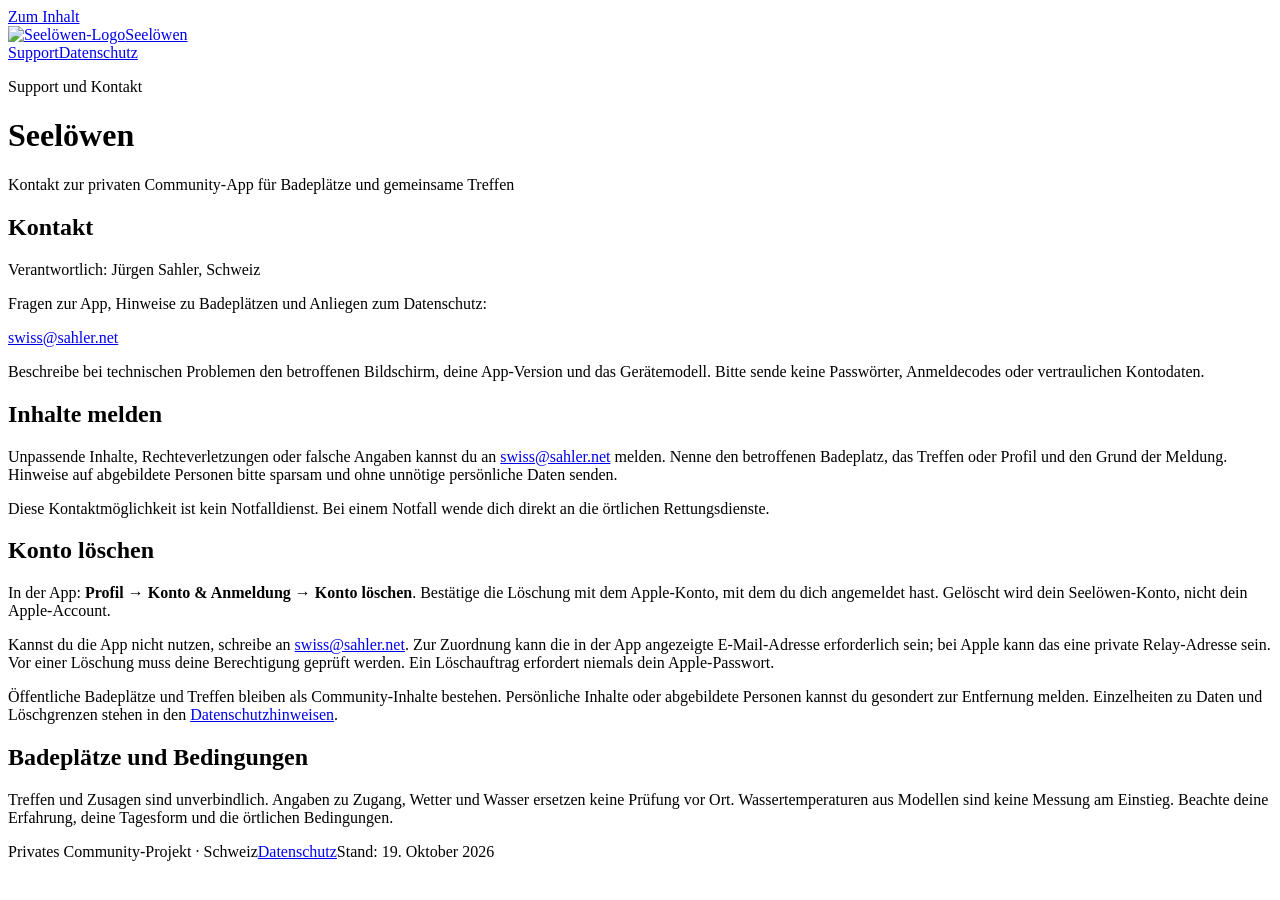
==== index.html @ 6489cc5e "Publish index.html for Seeloewen support" ====
<!DOCTYPE html>
<html lang="de">
<head>
  <meta charset="utf-8" />
  <meta name="viewport" content="width=device-width, initial-scale=1" />
  <meta name="referrer" content="no-referrer" />
  <meta name="description" content="Support, Kontakt und Kontol&#246;schung f&#252;r die Seel&#246;wen-App." />
  <title>Seel&#246;wen | Support und Kontakt</title>
  <link rel="icon" type="image/png" href="logo.png" />
  <link rel="stylesheet" href="styles.css" />
</head>
<body>
  <a class="skip" href="#inhalt">Zum Inhalt</a>
  <header class="site-header">
    <a class="brand" href="./" aria-label="Seel&#246;wen Support"><img src="logo.png" width="64" height="64" alt="Seel&#246;wen-Logo" /><span>Seel&#246;wen</span></a>
    <nav aria-label="Seitennavigation"><a href="./" aria-current="page">Support</a><a href="datenschutz.html">Datenschutz</a></nav>
  </header>
  <main id="inhalt">
    <div class="intro"><p class="eyebrow">Support und Kontakt</p><h1>Seel&#246;wen</h1><p class="lead">Kontakt zur privaten Community-App f&#252;r Badepl&#228;tze und gemeinsame Treffen</p></div>
    <section aria-labelledby="kontakt"><h2 id="kontakt">Kontakt</h2><p>Verantwortlich: J&#252;rgen Sahler, Schweiz</p><p>Fragen zur App, Hinweise zu Badepl&#228;tzen und Anliegen zum Datenschutz:</p><p><a class="contact" href="mailto:swiss@sahler.net">swiss@sahler.net</a></p><p>Beschreibe bei technischen Problemen den betroffenen Bildschirm, deine App-Version und das Ger&#228;temodell. Bitte sende keine Passw&#246;rter, Anmeldecodes oder vertraulichen Kontodaten.</p></section>
    <section aria-labelledby="inhalte"><h2 id="inhalte">Inhalte melden</h2><p>Unpassende Inhalte, Rechteverletzungen oder falsche Angaben kannst du an <a href="mailto:swiss@sahler.net?subject=Seel%C3%B6wen%3A%20Inhalt%20melden">swiss@sahler.net</a> melden. Nenne den betroffenen Badeplatz, das Treffen oder Profil und den Grund der Meldung. Hinweise auf abgebildete Personen bitte sparsam und ohne unn&#246;tige pers&#246;nliche Daten senden.</p><p>Diese Kontaktm&#246;glichkeit ist kein Notfalldienst. Bei einem Notfall wende dich direkt an die &#246;rtlichen Rettungsdienste.</p></section>
    <section aria-labelledby="konto"><h2 id="konto">Konto l&#246;schen</h2><p>In der App: <strong>Profil &#8594; Konto &amp; Anmeldung &#8594; Konto l&#246;schen</strong>. Best&#228;tige die L&#246;schung mit dem Apple-Konto, mit dem du dich angemeldet hast. Gel&#246;scht wird dein Seel&#246;wen-Konto, nicht dein Apple-Account.</p><p>Kannst du die App nicht nutzen, schreibe an <a href="mailto:swiss@sahler.net?subject=Seel%C3%B6wen%3A%20Kontol%C3%B6schung">swiss@sahler.net</a>. Zur Zuordnung kann die in der App angezeigte E-Mail-Adresse erforderlich sein; bei Apple kann das eine private Relay-Adresse sein. Vor einer L&#246;schung muss deine Berechtigung gepr&#252;ft werden. Ein L&#246;schauftrag erfordert niemals dein Apple-Passwort.</p><p>&#214;ffentliche Badepl&#228;tze und Treffen bleiben als Community-Inhalte bestehen. Pers&#246;nliche Inhalte oder abgebildete Personen kannst du gesondert zur Entfernung melden. Einzelheiten zu Daten und L&#246;schgrenzen stehen in den <a href="datenschutz.html#speicherung">Datenschutzhinweisen</a>.</p></section>
    <section aria-labelledby="hinweise"><h2 id="hinweise">Badepl&#228;tze und Bedingungen</h2><p>Treffen und Zusagen sind unverbindlich. Angaben zu Zugang, Wetter und Wasser ersetzen keine Pr&#252;fung vor Ort. Wassertemperaturen aus Modellen sind keine Messung am Einstieg. Beachte deine Erfahrung, deine Tagesform und die &#246;rtlichen Bedingungen.</p></section>
  </main>
  <footer><span>Privates Community-Projekt &#183; Schweiz</span><a href="datenschutz.html">Datenschutz</a><span>Stand: 19. Oktober 2026</span></footer>
</body>
</html>
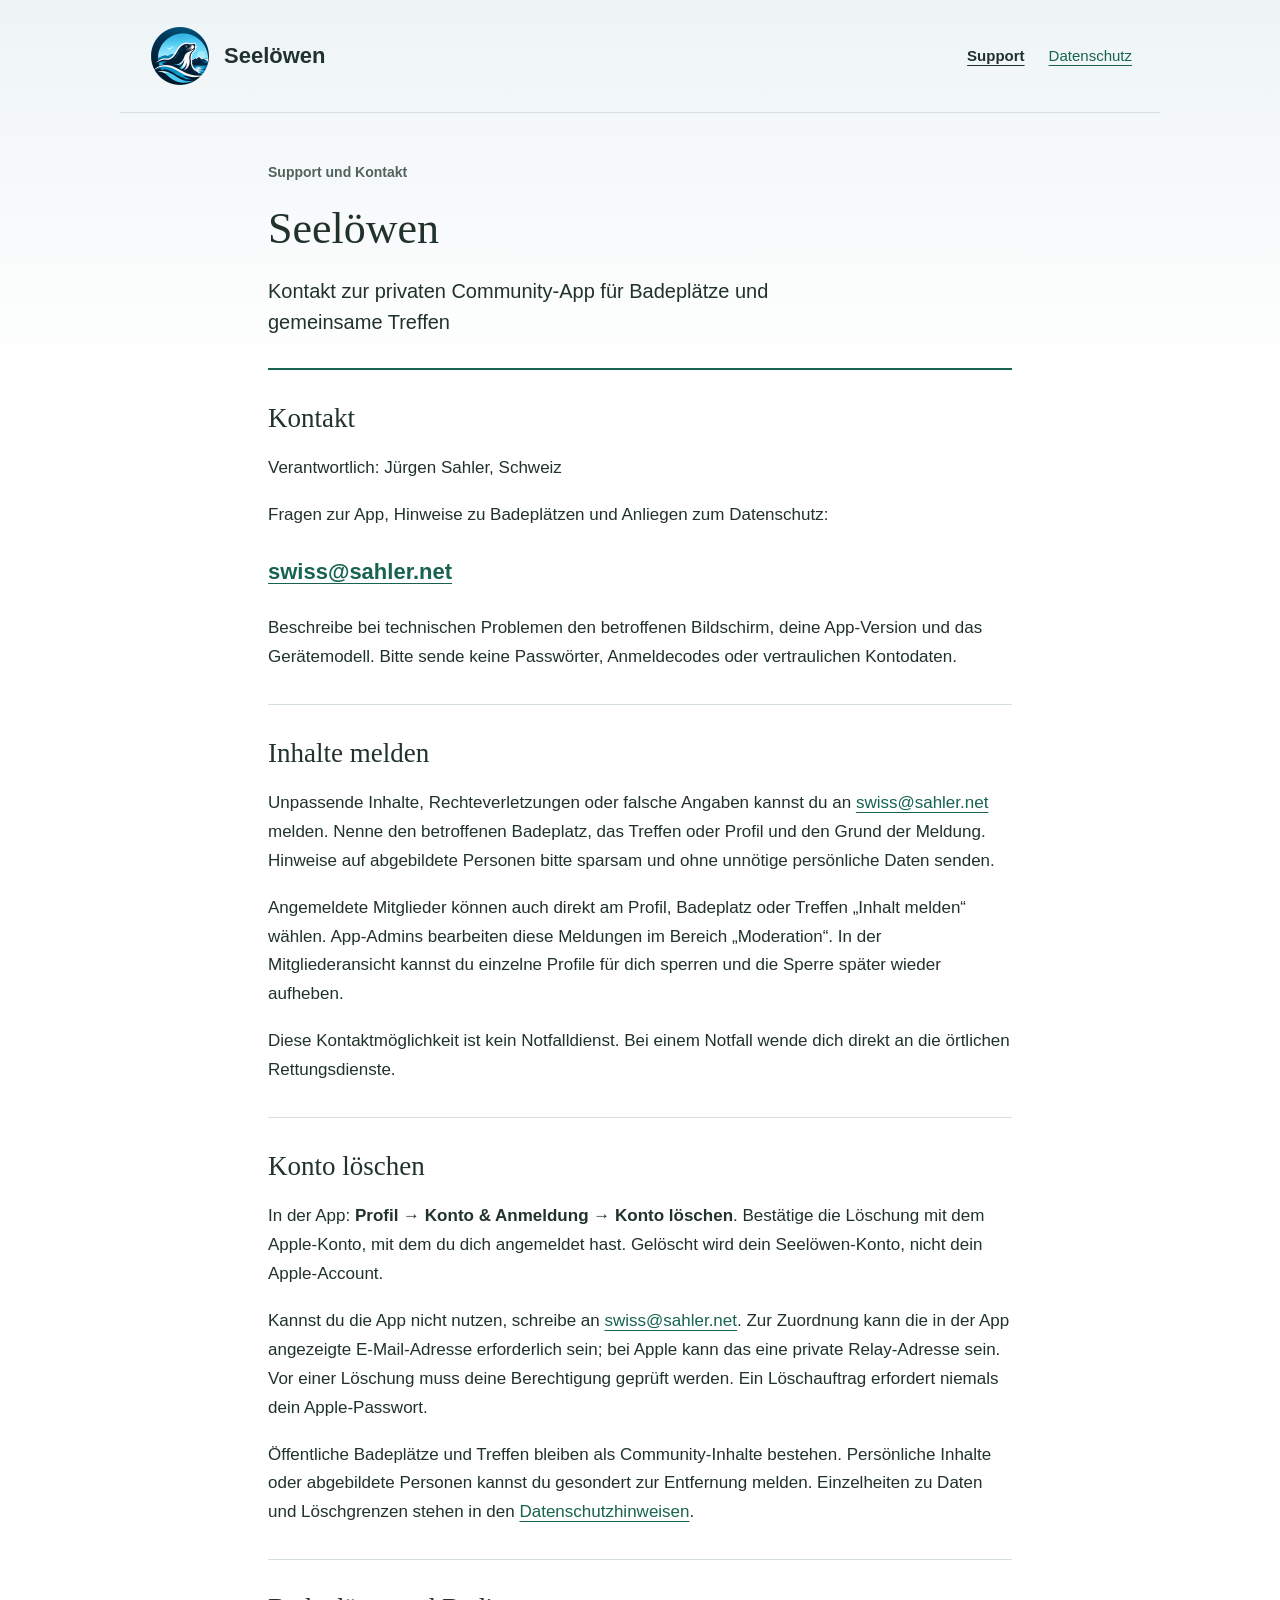
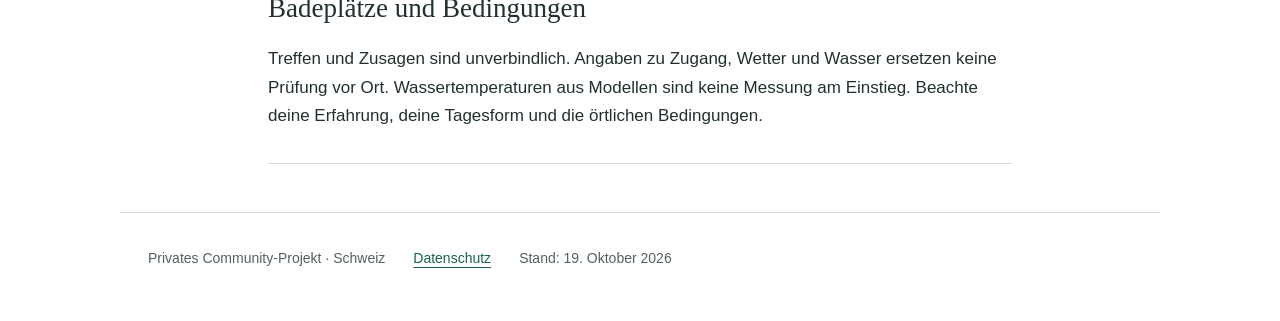
==== commit f91839e1: "Document in-app moderation and reporting" ====
--- a/index.html
+++ b/index.html
@@ -18,7 +18,7 @@
   <main id="inhalt">
     <div class="intro"><p class="eyebrow">Support und Kontakt</p><h1>Seel&#246;wen</h1><p class="lead">Kontakt zur privaten Community-App f&#252;r Badepl&#228;tze und gemeinsame Treffen</p></div>
     <section aria-labelledby="kontakt"><h2 id="kontakt">Kontakt</h2><p>Verantwortlich: J&#252;rgen Sahler, Schweiz</p><p>Fragen zur App, Hinweise zu Badepl&#228;tzen und Anliegen zum Datenschutz:</p><p><a class="contact" href="mailto:swiss@sahler.net">swiss@sahler.net</a></p><p>Beschreibe bei technischen Problemen den betroffenen Bildschirm, deine App-Version und das Ger&#228;temodell. Bitte sende keine Passw&#246;rter, Anmeldecodes oder vertraulichen Kontodaten.</p></section>
-    <section aria-labelledby="inhalte"><h2 id="inhalte">Inhalte melden</h2><p>Unpassende Inhalte, Rechteverletzungen oder falsche Angaben kannst du an <a href="mailto:swiss@sahler.net?subject=Seel%C3%B6wen%3A%20Inhalt%20melden">swiss@sahler.net</a> melden. Nenne den betroffenen Badeplatz, das Treffen oder Profil und den Grund der Meldung. Hinweise auf abgebildete Personen bitte sparsam und ohne unn&#246;tige pers&#246;nliche Daten senden.</p><p>Diese Kontaktm&#246;glichkeit ist kein Notfalldienst. Bei einem Notfall wende dich direkt an die &#246;rtlichen Rettungsdienste.</p></section>
+    <section aria-labelledby="inhalte"><h2 id="inhalte">Inhalte melden</h2><p>Unpassende Inhalte, Rechteverletzungen oder falsche Angaben kannst du an <a href="mailto:swiss@sahler.net?subject=Seel%C3%B6wen%3A%20Inhalt%20melden">swiss@sahler.net</a> melden. Nenne den betroffenen Badeplatz, das Treffen oder Profil und den Grund der Meldung. Hinweise auf abgebildete Personen bitte sparsam und ohne unn&#246;tige pers&#246;nliche Daten senden.</p><p>Angemeldete Mitglieder k&#246;nnen auch direkt am Profil, Badeplatz oder Treffen &#8222;Inhalt melden&#8220; w&#228;hlen. App-Admins bearbeiten diese Meldungen im Bereich &#8222;Moderation&#8220;. In der Mitgliederansicht kannst du einzelne Profile f&#252;r dich sperren und die Sperre sp&#228;ter wieder aufheben.</p><p>Diese Kontaktm&#246;glichkeit ist kein Notfalldienst. Bei einem Notfall wende dich direkt an die &#246;rtlichen Rettungsdienste.</p></section>
     <section aria-labelledby="konto"><h2 id="konto">Konto l&#246;schen</h2><p>In der App: <strong>Profil &#8594; Konto &amp; Anmeldung &#8594; Konto l&#246;schen</strong>. Best&#228;tige die L&#246;schung mit dem Apple-Konto, mit dem du dich angemeldet hast. Gel&#246;scht wird dein Seel&#246;wen-Konto, nicht dein Apple-Account.</p><p>Kannst du die App nicht nutzen, schreibe an <a href="mailto:swiss@sahler.net?subject=Seel%C3%B6wen%3A%20Kontol%C3%B6schung">swiss@sahler.net</a>. Zur Zuordnung kann die in der App angezeigte E-Mail-Adresse erforderlich sein; bei Apple kann das eine private Relay-Adresse sein. Vor einer L&#246;schung muss deine Berechtigung gepr&#252;ft werden. Ein L&#246;schauftrag erfordert niemals dein Apple-Passwort.</p><p>&#214;ffentliche Badepl&#228;tze und Treffen bleiben als Community-Inhalte bestehen. Pers&#246;nliche Inhalte oder abgebildete Personen kannst du gesondert zur Entfernung melden. Einzelheiten zu Daten und L&#246;schgrenzen stehen in den <a href="datenschutz.html#speicherung">Datenschutzhinweisen</a>.</p></section>
     <section aria-labelledby="hinweise"><h2 id="hinweise">Badepl&#228;tze und Bedingungen</h2><p>Treffen und Zusagen sind unverbindlich. Angaben zu Zugang, Wetter und Wasser ersetzen keine Pr&#252;fung vor Ort. Wassertemperaturen aus Modellen sind keine Messung am Einstieg. Beachte deine Erfahrung, deine Tagesform und die &#246;rtlichen Bedingungen.</p></section>
   </main>
--- a/styles.css
+++ b/styles.css
@@ -0,0 +1,48 @@
+:root {
+  color-scheme: light;
+  --ink: #20322b;
+  --muted: #52625c;
+  --accent: #17634f;
+  --line: #d5dfdc;
+  --paper: #ffffff;
+}
+* { box-sizing: border-box; }
+html { scroll-behavior: smooth; scroll-padding-top: 24px; }
+body { margin: 0; color: var(--ink); background: linear-gradient(180deg, #eef4f6 0, var(--paper) 380px); font-family: "Trebuchet MS", Verdana, sans-serif; font-size: 17px; line-height: 1.7; letter-spacing: 0; overflow-wrap: anywhere; }
+a { color: var(--accent); text-underline-offset: 4px; text-decoration-thickness: 1px; }
+a:hover { text-decoration-thickness: 2px; }
+a:focus-visible { outline: 3px solid #aa4c1a; outline-offset: 5px; }
+.skip { position: absolute; top: -100px; left: 16px; padding: 10px 16px; background: var(--paper); z-index: 2; }
+.skip:focus { top: 10px; }
+.site-header { max-width: 1040px; margin: 0 auto; padding: 24px 28px; display: flex; align-items: center; justify-content: space-between; gap: 20px; border-bottom: 1px solid var(--line); }
+.brand { display: flex; align-items: center; gap: 12px; color: var(--ink); text-decoration: none; font-size: 22px; font-weight: 700; }
+.brand img { display: block; object-fit: contain; flex: 0 0 64px; }
+nav { display: flex; flex-wrap: wrap; gap: 8px 24px; }
+nav a { display: inline-flex; align-items: center; min-height: 44px; font-size: 15px; }
+nav a[aria-current="page"] { color: var(--ink); font-weight: 700; }
+main { max-width: 800px; margin: 0 auto; padding: 0 28px 48px; }
+.intro { padding: 48px 0 30px; border-bottom: 2px solid var(--accent); }
+.eyebrow { color: var(--muted); font-size: 14px; font-weight: 700; }
+h1, h2 { font-family: Georgia, "Palatino Linotype", serif; font-weight: 400; letter-spacing: 0; line-height: 1.2; }
+h1 { margin: 12px 0 20px; font-size: 44px; }
+h2 { margin: 0 0 20px; font-size: 27px; }
+p { margin: 0 0 18px; }
+p:last-child { margin-bottom: 0; }
+.lead { font-size: 20px; line-height: 1.55; max-width: 620px; }
+.contact { display: inline-flex; align-items: center; min-height: 48px; font-size: 22px; font-weight: 700; }
+section { padding: 32px 0; border-bottom: 1px solid var(--line); }
+footer { max-width: 1040px; margin: 0 auto; padding: 24px 28px 40px; border-top: 1px solid var(--line); color: var(--muted); display: flex; flex-wrap: wrap; gap: 12px 28px; font-size: 14px; }
+footer a { display: inline-flex; align-items: center; min-height: 44px; }
+footer span { align-self: center; }
+@media (max-width: 540px) {
+  .site-header { padding: 16px 20px; align-items: flex-start; flex-direction: column; gap: 8px; }
+  .brand { font-size: 20px; }
+  main { padding: 0 20px 28px; }
+  .intro { padding-top: 32px; }
+  h1 { font-size: 36px; }
+  h2 { font-size: 25px; }
+  .lead { font-size: 19px; }
+  footer { padding: 20px; flex-direction: column; align-items: flex-start; gap: 8px; }
+  footer span { align-self: flex-start; }
+}
+@media (prefers-reduced-motion: reduce) { html { scroll-behavior: auto; } }
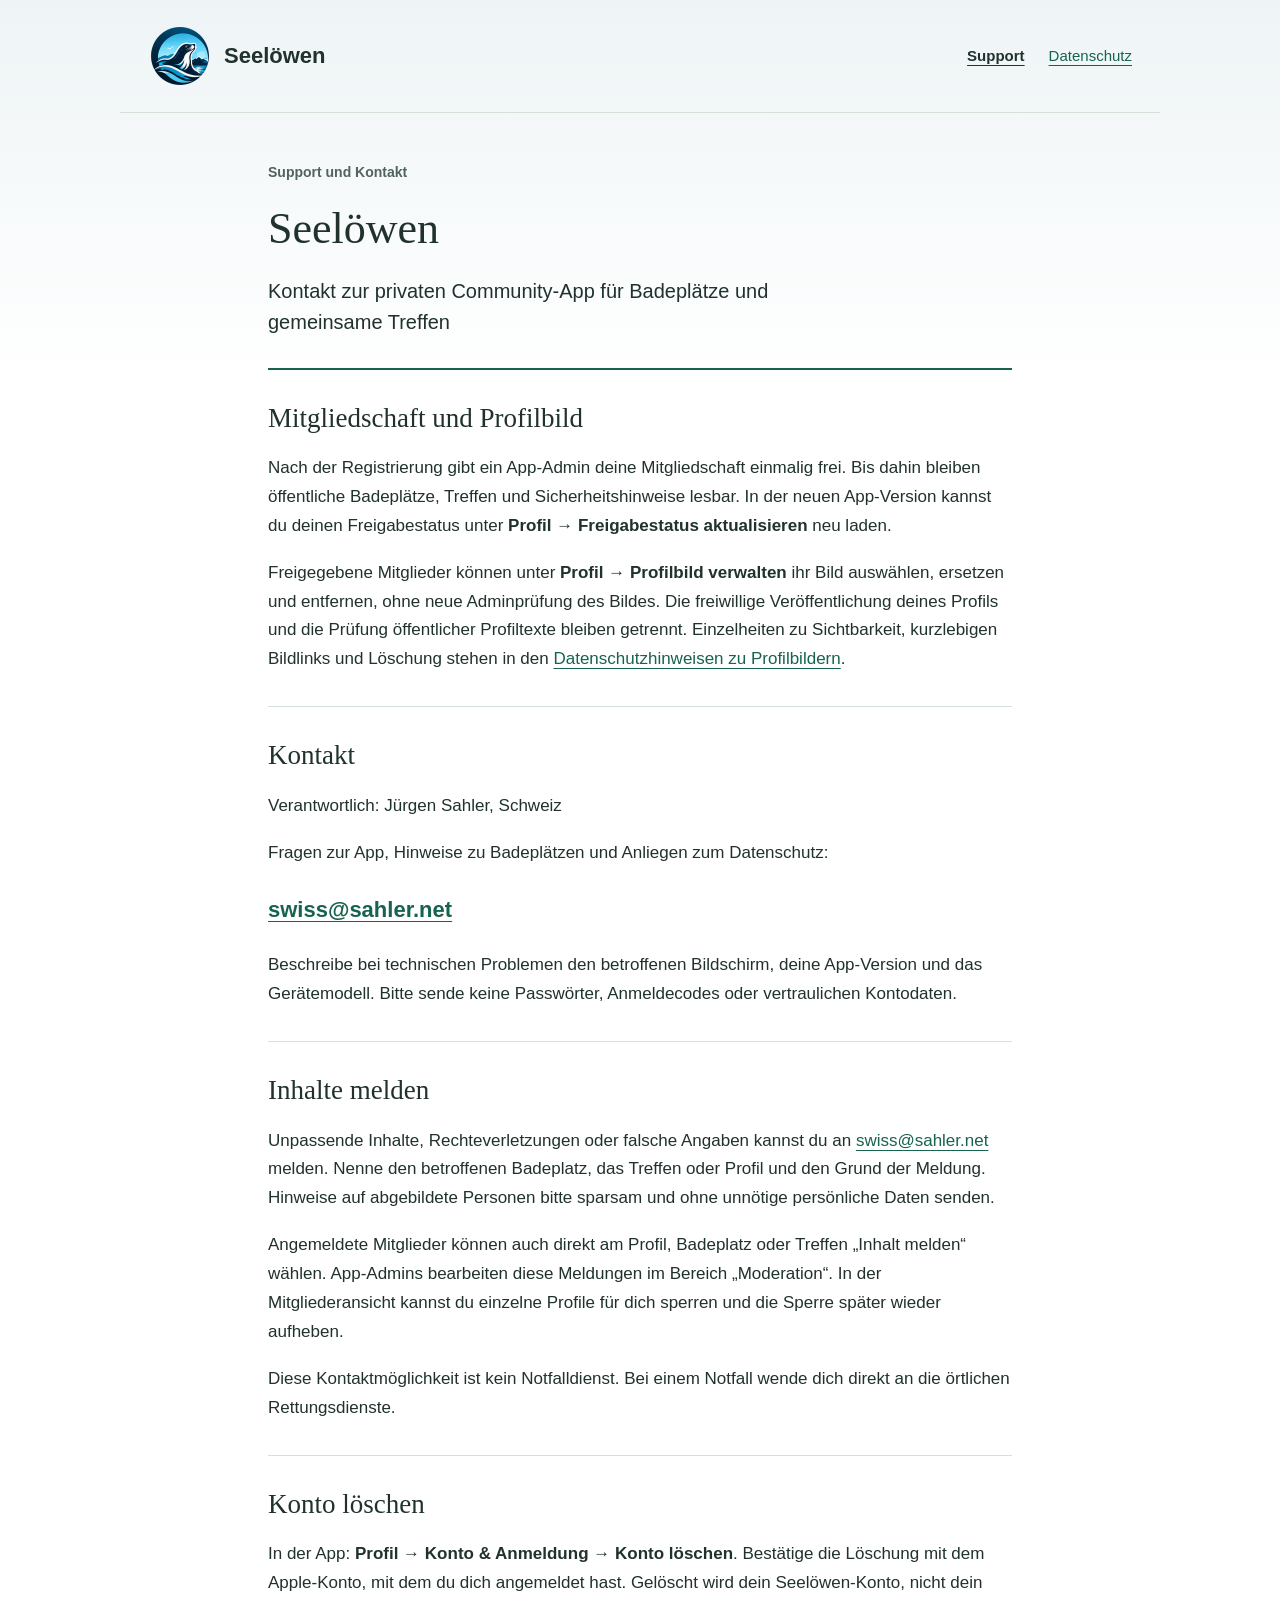
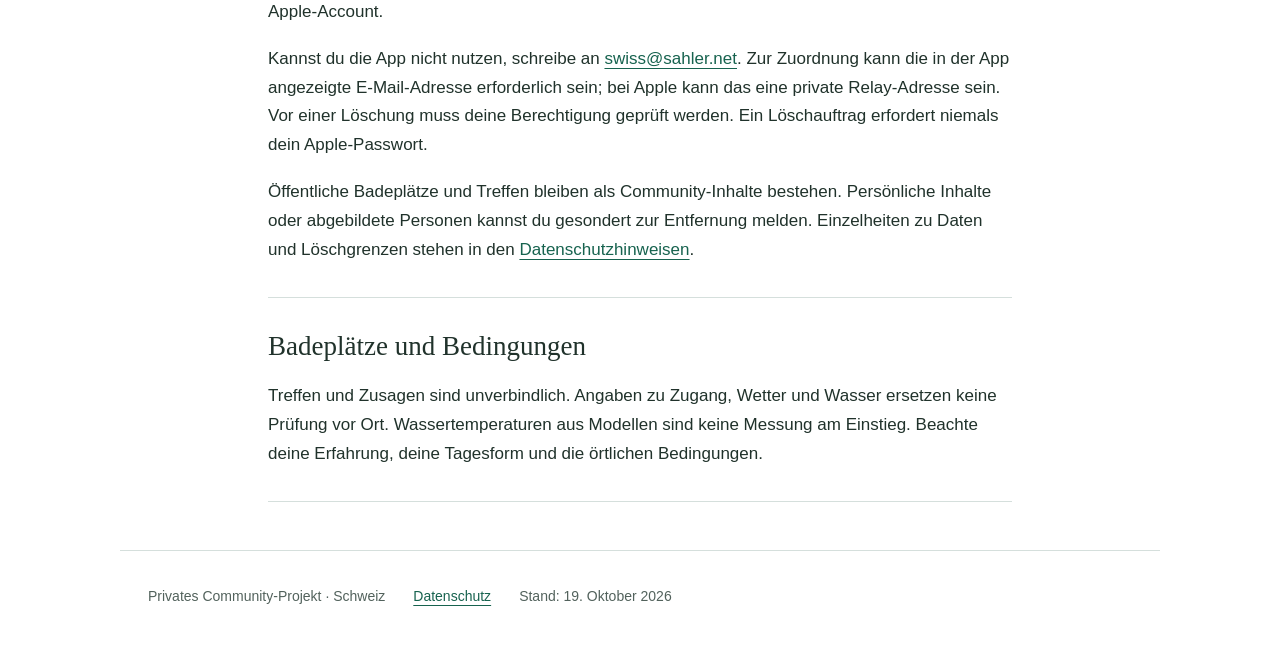
==== commit ed896c69: "docs: explain membership approval and private profile photos Co-authored-by: Copilot <223556219+Copi" ====
--- a/index.html
+++ b/index.html
@@ -17,6 +17,7 @@
   </header>
   <main id="inhalt">
     <div class="intro"><p class="eyebrow">Support und Kontakt</p><h1>Seel&#246;wen</h1><p class="lead">Kontakt zur privaten Community-App f&#252;r Badepl&#228;tze und gemeinsame Treffen</p></div>
+    <section aria-labelledby="mitgliedschaft"><h2 id="mitgliedschaft">Mitgliedschaft und Profilbild</h2><p>Nach der Registrierung gibt ein App-Admin deine Mitgliedschaft einmalig frei. Bis dahin bleiben &#246;ffentliche Badepl&#228;tze, Treffen und Sicherheitshinweise lesbar. In der neuen App-Version kannst du deinen Freigabestatus unter <strong>Profil &#8594; Freigabestatus aktualisieren</strong> neu laden.</p><p>Freigegebene Mitglieder k&#246;nnen unter <strong>Profil &#8594; Profilbild verwalten</strong> ihr Bild ausw&#228;hlen, ersetzen und entfernen, ohne neue Adminpr&#252;fung des Bildes. Die freiwillige Ver&#246;ffentlichung deines Profils und die Pr&#252;fung &#246;ffentlicher Profiltexte bleiben getrennt. Einzelheiten zu Sichtbarkeit, kurzlebigen Bildlinks und L&#246;schung stehen in den <a href="datenschutz.html#profilbilder">Datenschutzhinweisen zu Profilbildern</a>.</p></section>
     <section aria-labelledby="kontakt"><h2 id="kontakt">Kontakt</h2><p>Verantwortlich: J&#252;rgen Sahler, Schweiz</p><p>Fragen zur App, Hinweise zu Badepl&#228;tzen und Anliegen zum Datenschutz:</p><p><a class="contact" href="mailto:swiss@sahler.net">swiss@sahler.net</a></p><p>Beschreibe bei technischen Problemen den betroffenen Bildschirm, deine App-Version und das Ger&#228;temodell. Bitte sende keine Passw&#246;rter, Anmeldecodes oder vertraulichen Kontodaten.</p></section>
     <section aria-labelledby="inhalte"><h2 id="inhalte">Inhalte melden</h2><p>Unpassende Inhalte, Rechteverletzungen oder falsche Angaben kannst du an <a href="mailto:swiss@sahler.net?subject=Seel%C3%B6wen%3A%20Inhalt%20melden">swiss@sahler.net</a> melden. Nenne den betroffenen Badeplatz, das Treffen oder Profil und den Grund der Meldung. Hinweise auf abgebildete Personen bitte sparsam und ohne unn&#246;tige pers&#246;nliche Daten senden.</p><p>Angemeldete Mitglieder k&#246;nnen auch direkt am Profil, Badeplatz oder Treffen &#8222;Inhalt melden&#8220; w&#228;hlen. App-Admins bearbeiten diese Meldungen im Bereich &#8222;Moderation&#8220;. In der Mitgliederansicht kannst du einzelne Profile f&#252;r dich sperren und die Sperre sp&#228;ter wieder aufheben.</p><p>Diese Kontaktm&#246;glichkeit ist kein Notfalldienst. Bei einem Notfall wende dich direkt an die &#246;rtlichen Rettungsdienste.</p></section>
     <section aria-labelledby="konto"><h2 id="konto">Konto l&#246;schen</h2><p>In der App: <strong>Profil &#8594; Konto &amp; Anmeldung &#8594; Konto l&#246;schen</strong>. Best&#228;tige die L&#246;schung mit dem Apple-Konto, mit dem du dich angemeldet hast. Gel&#246;scht wird dein Seel&#246;wen-Konto, nicht dein Apple-Account.</p><p>Kannst du die App nicht nutzen, schreibe an <a href="mailto:swiss@sahler.net?subject=Seel%C3%B6wen%3A%20Kontol%C3%B6schung">swiss@sahler.net</a>. Zur Zuordnung kann die in der App angezeigte E-Mail-Adresse erforderlich sein; bei Apple kann das eine private Relay-Adresse sein. Vor einer L&#246;schung muss deine Berechtigung gepr&#252;ft werden. Ein L&#246;schauftrag erfordert niemals dein Apple-Passwort.</p><p>&#214;ffentliche Badepl&#228;tze und Treffen bleiben als Community-Inhalte bestehen. Pers&#246;nliche Inhalte oder abgebildete Personen kannst du gesondert zur Entfernung melden. Einzelheiten zu Daten und L&#246;schgrenzen stehen in den <a href="datenschutz.html#speicherung">Datenschutzhinweisen</a>.</p></section>
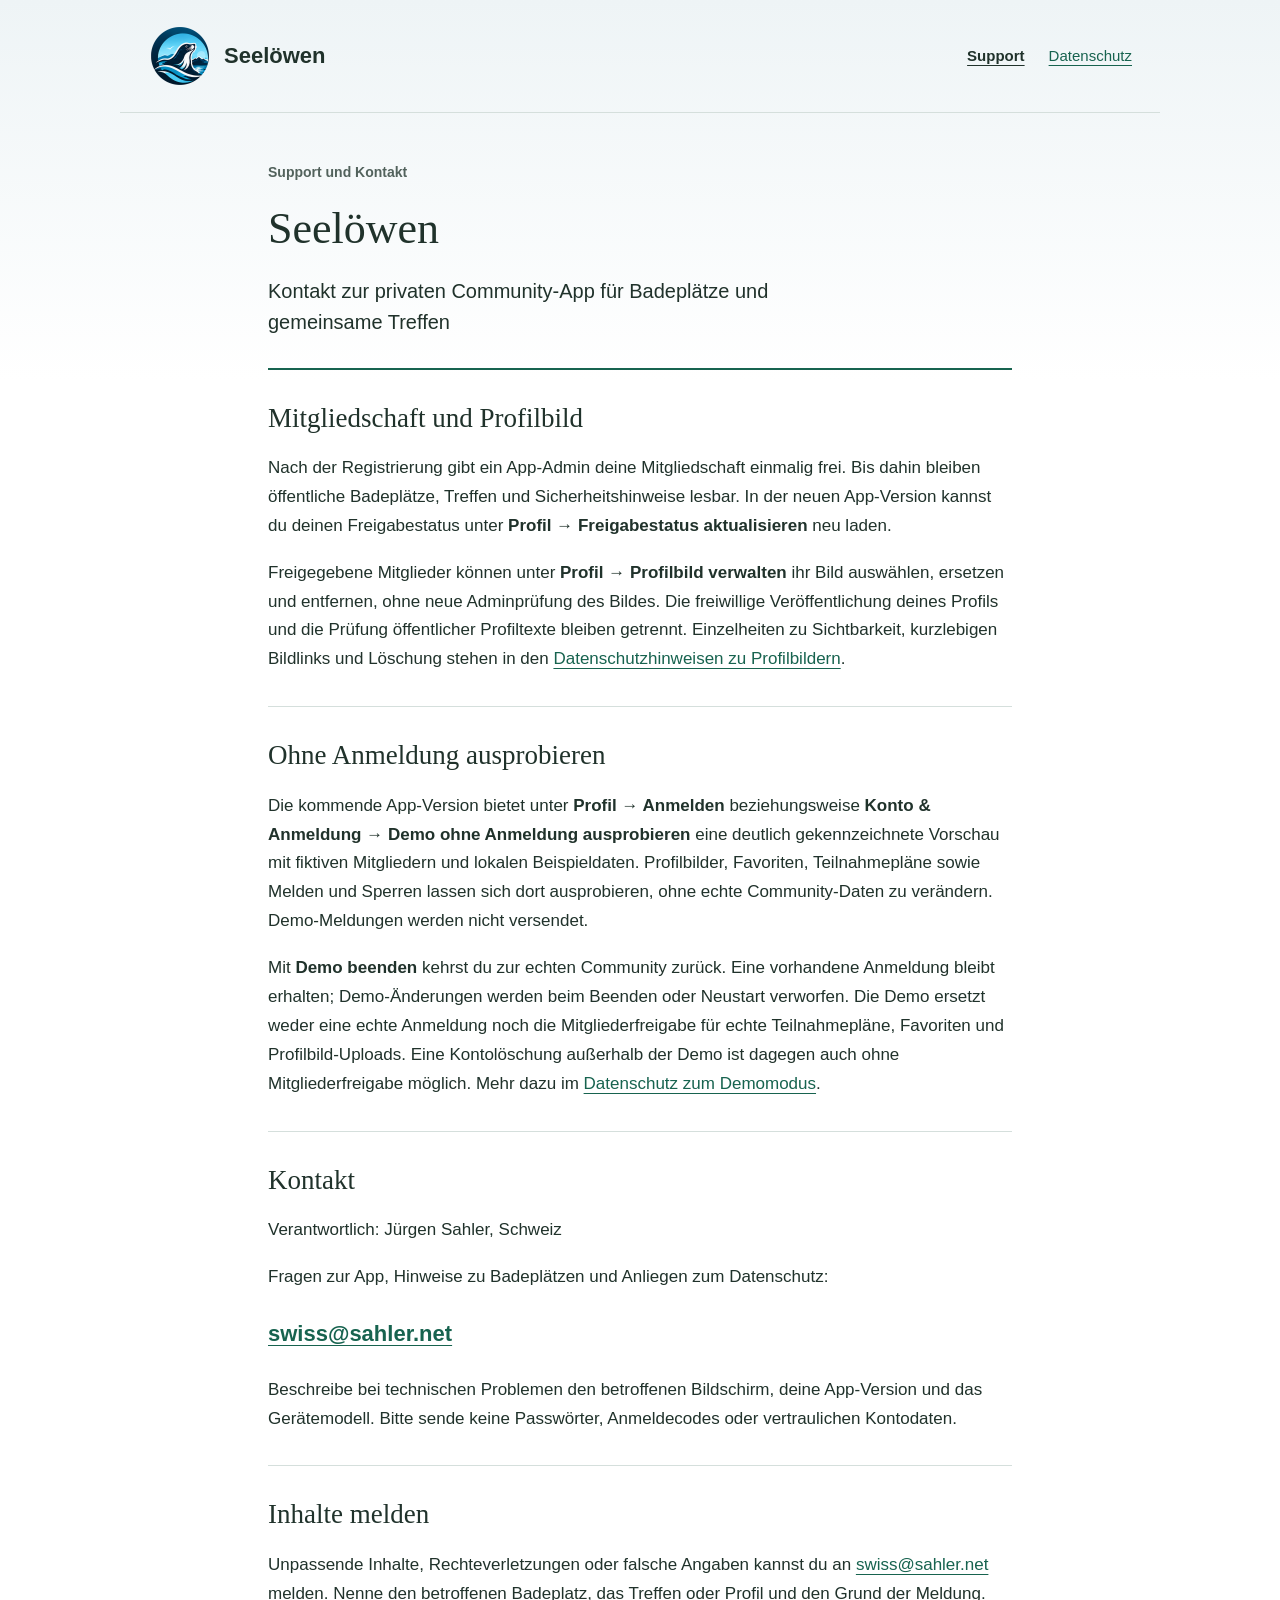
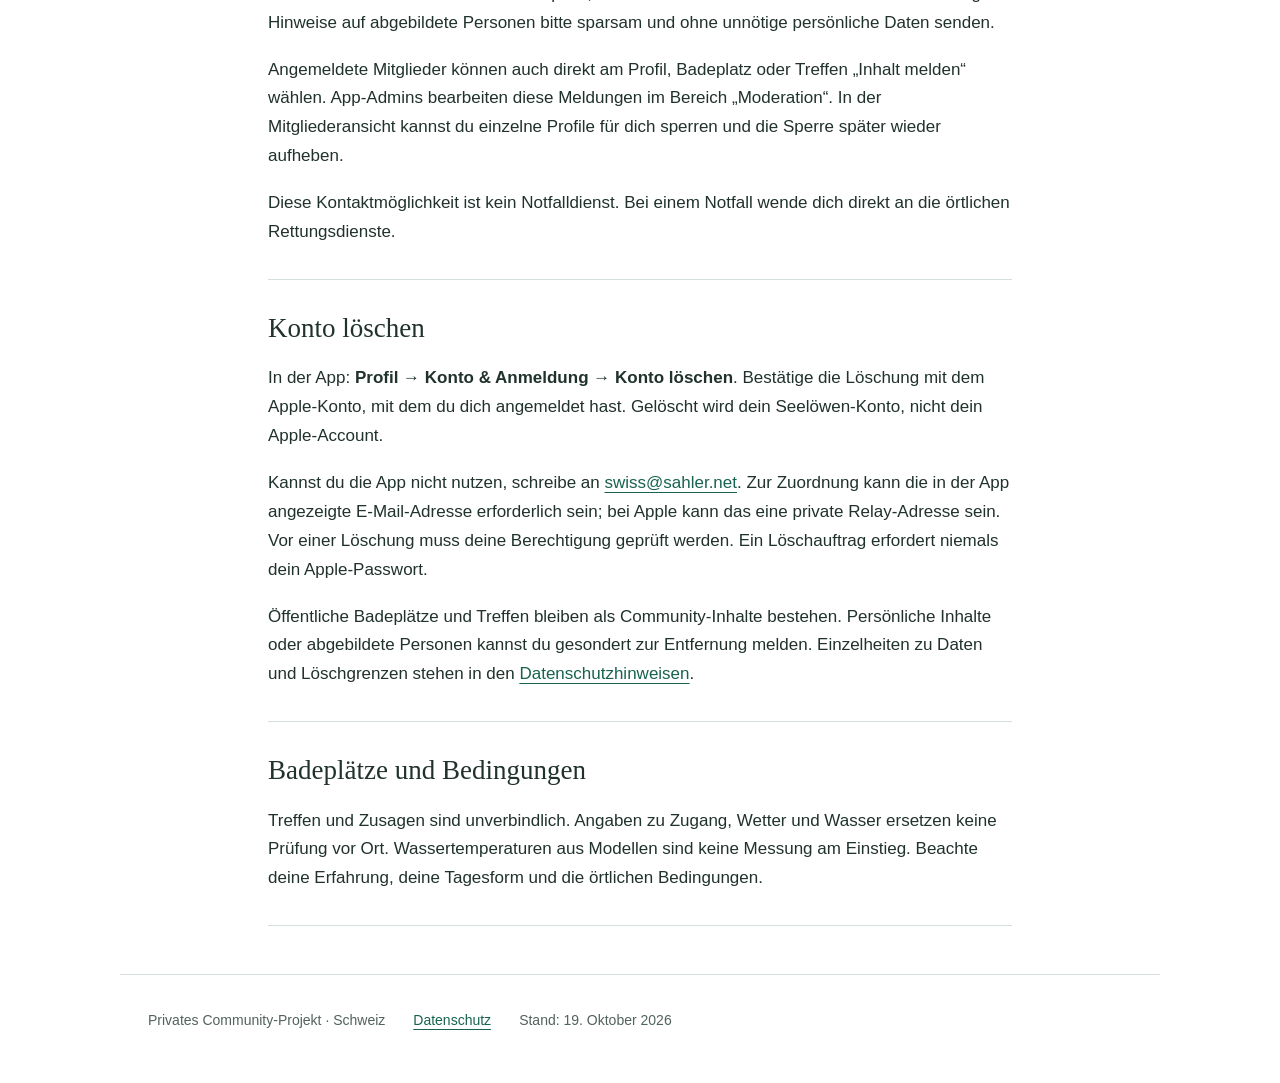
==== commit 36b8d773: "docs: explain isolated public app demo and privacy Co-authored-by: Copilot <223556219+Copilot@users." ====
--- a/index.html
+++ b/index.html
@@ -18,6 +18,7 @@
   <main id="inhalt">
     <div class="intro"><p class="eyebrow">Support und Kontakt</p><h1>Seel&#246;wen</h1><p class="lead">Kontakt zur privaten Community-App f&#252;r Badepl&#228;tze und gemeinsame Treffen</p></div>
     <section aria-labelledby="mitgliedschaft"><h2 id="mitgliedschaft">Mitgliedschaft und Profilbild</h2><p>Nach der Registrierung gibt ein App-Admin deine Mitgliedschaft einmalig frei. Bis dahin bleiben &#246;ffentliche Badepl&#228;tze, Treffen und Sicherheitshinweise lesbar. In der neuen App-Version kannst du deinen Freigabestatus unter <strong>Profil &#8594; Freigabestatus aktualisieren</strong> neu laden.</p><p>Freigegebene Mitglieder k&#246;nnen unter <strong>Profil &#8594; Profilbild verwalten</strong> ihr Bild ausw&#228;hlen, ersetzen und entfernen, ohne neue Adminpr&#252;fung des Bildes. Die freiwillige Ver&#246;ffentlichung deines Profils und die Pr&#252;fung &#246;ffentlicher Profiltexte bleiben getrennt. Einzelheiten zu Sichtbarkeit, kurzlebigen Bildlinks und L&#246;schung stehen in den <a href="datenschutz.html#profilbilder">Datenschutzhinweisen zu Profilbildern</a>.</p></section>
+    <section aria-labelledby="demo"><h2 id="demo">Ohne Anmeldung ausprobieren</h2><p>Die kommende App-Version bietet unter <strong>Profil &#8594; Anmelden</strong> beziehungsweise <strong>Konto &amp; Anmeldung &#8594; Demo ohne Anmeldung ausprobieren</strong> eine deutlich gekennzeichnete Vorschau mit fiktiven Mitgliedern und lokalen Beispieldaten. Profilbilder, Favoriten, Teilnahmepl&#228;ne sowie Melden und Sperren lassen sich dort ausprobieren, ohne echte Community-Daten zu ver&#228;ndern. Demo-Meldungen werden nicht versendet.</p><p>Mit <strong>Demo beenden</strong> kehrst du zur echten Community zur&#252;ck. Eine vorhandene Anmeldung bleibt erhalten; Demo-&#196;nderungen werden beim Beenden oder Neustart verworfen. Die Demo ersetzt weder eine echte Anmeldung noch die Mitgliederfreigabe f&#252;r echte Teilnahmepl&#228;ne, Favoriten und Profilbild-Uploads. Eine Kontol&#246;schung au&#223;erhalb der Demo ist dagegen auch ohne Mitgliederfreigabe m&#246;glich. Mehr dazu im <a href="datenschutz.html#demo">Datenschutz zum Demomodus</a>.</p></section>
     <section aria-labelledby="kontakt"><h2 id="kontakt">Kontakt</h2><p>Verantwortlich: J&#252;rgen Sahler, Schweiz</p><p>Fragen zur App, Hinweise zu Badepl&#228;tzen und Anliegen zum Datenschutz:</p><p><a class="contact" href="mailto:swiss@sahler.net">swiss@sahler.net</a></p><p>Beschreibe bei technischen Problemen den betroffenen Bildschirm, deine App-Version und das Ger&#228;temodell. Bitte sende keine Passw&#246;rter, Anmeldecodes oder vertraulichen Kontodaten.</p></section>
     <section aria-labelledby="inhalte"><h2 id="inhalte">Inhalte melden</h2><p>Unpassende Inhalte, Rechteverletzungen oder falsche Angaben kannst du an <a href="mailto:swiss@sahler.net?subject=Seel%C3%B6wen%3A%20Inhalt%20melden">swiss@sahler.net</a> melden. Nenne den betroffenen Badeplatz, das Treffen oder Profil und den Grund der Meldung. Hinweise auf abgebildete Personen bitte sparsam und ohne unn&#246;tige pers&#246;nliche Daten senden.</p><p>Angemeldete Mitglieder k&#246;nnen auch direkt am Profil, Badeplatz oder Treffen &#8222;Inhalt melden&#8220; w&#228;hlen. App-Admins bearbeiten diese Meldungen im Bereich &#8222;Moderation&#8220;. In der Mitgliederansicht kannst du einzelne Profile f&#252;r dich sperren und die Sperre sp&#228;ter wieder aufheben.</p><p>Diese Kontaktm&#246;glichkeit ist kein Notfalldienst. Bei einem Notfall wende dich direkt an die &#246;rtlichen Rettungsdienste.</p></section>
     <section aria-labelledby="konto"><h2 id="konto">Konto l&#246;schen</h2><p>In der App: <strong>Profil &#8594; Konto &amp; Anmeldung &#8594; Konto l&#246;schen</strong>. Best&#228;tige die L&#246;schung mit dem Apple-Konto, mit dem du dich angemeldet hast. Gel&#246;scht wird dein Seel&#246;wen-Konto, nicht dein Apple-Account.</p><p>Kannst du die App nicht nutzen, schreibe an <a href="mailto:swiss@sahler.net?subject=Seel%C3%B6wen%3A%20Kontol%C3%B6schung">swiss@sahler.net</a>. Zur Zuordnung kann die in der App angezeigte E-Mail-Adresse erforderlich sein; bei Apple kann das eine private Relay-Adresse sein. Vor einer L&#246;schung muss deine Berechtigung gepr&#252;ft werden. Ein L&#246;schauftrag erfordert niemals dein Apple-Passwort.</p><p>&#214;ffentliche Badepl&#228;tze und Treffen bleiben als Community-Inhalte bestehen. Pers&#246;nliche Inhalte oder abgebildete Personen kannst du gesondert zur Entfernung melden. Einzelheiten zu Daten und L&#246;schgrenzen stehen in den <a href="datenschutz.html#speicherung">Datenschutzhinweisen</a>.</p></section>
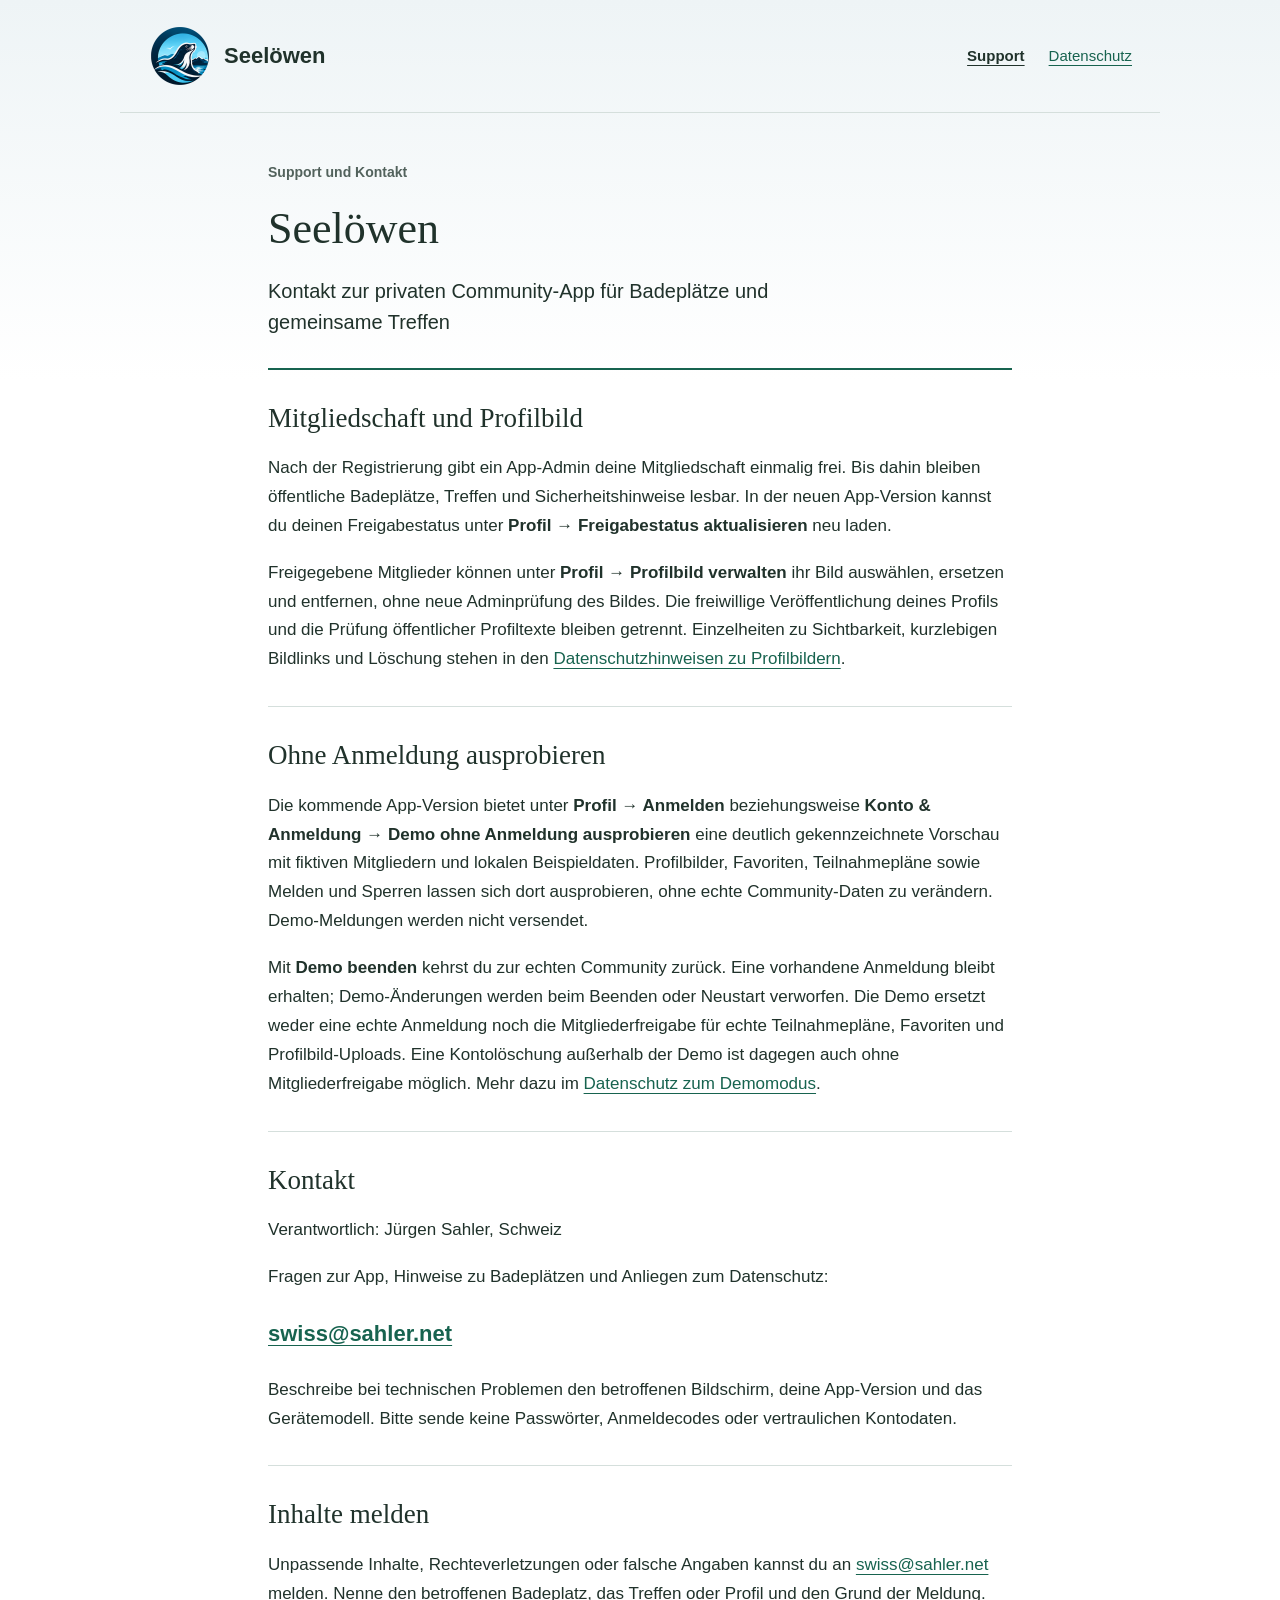
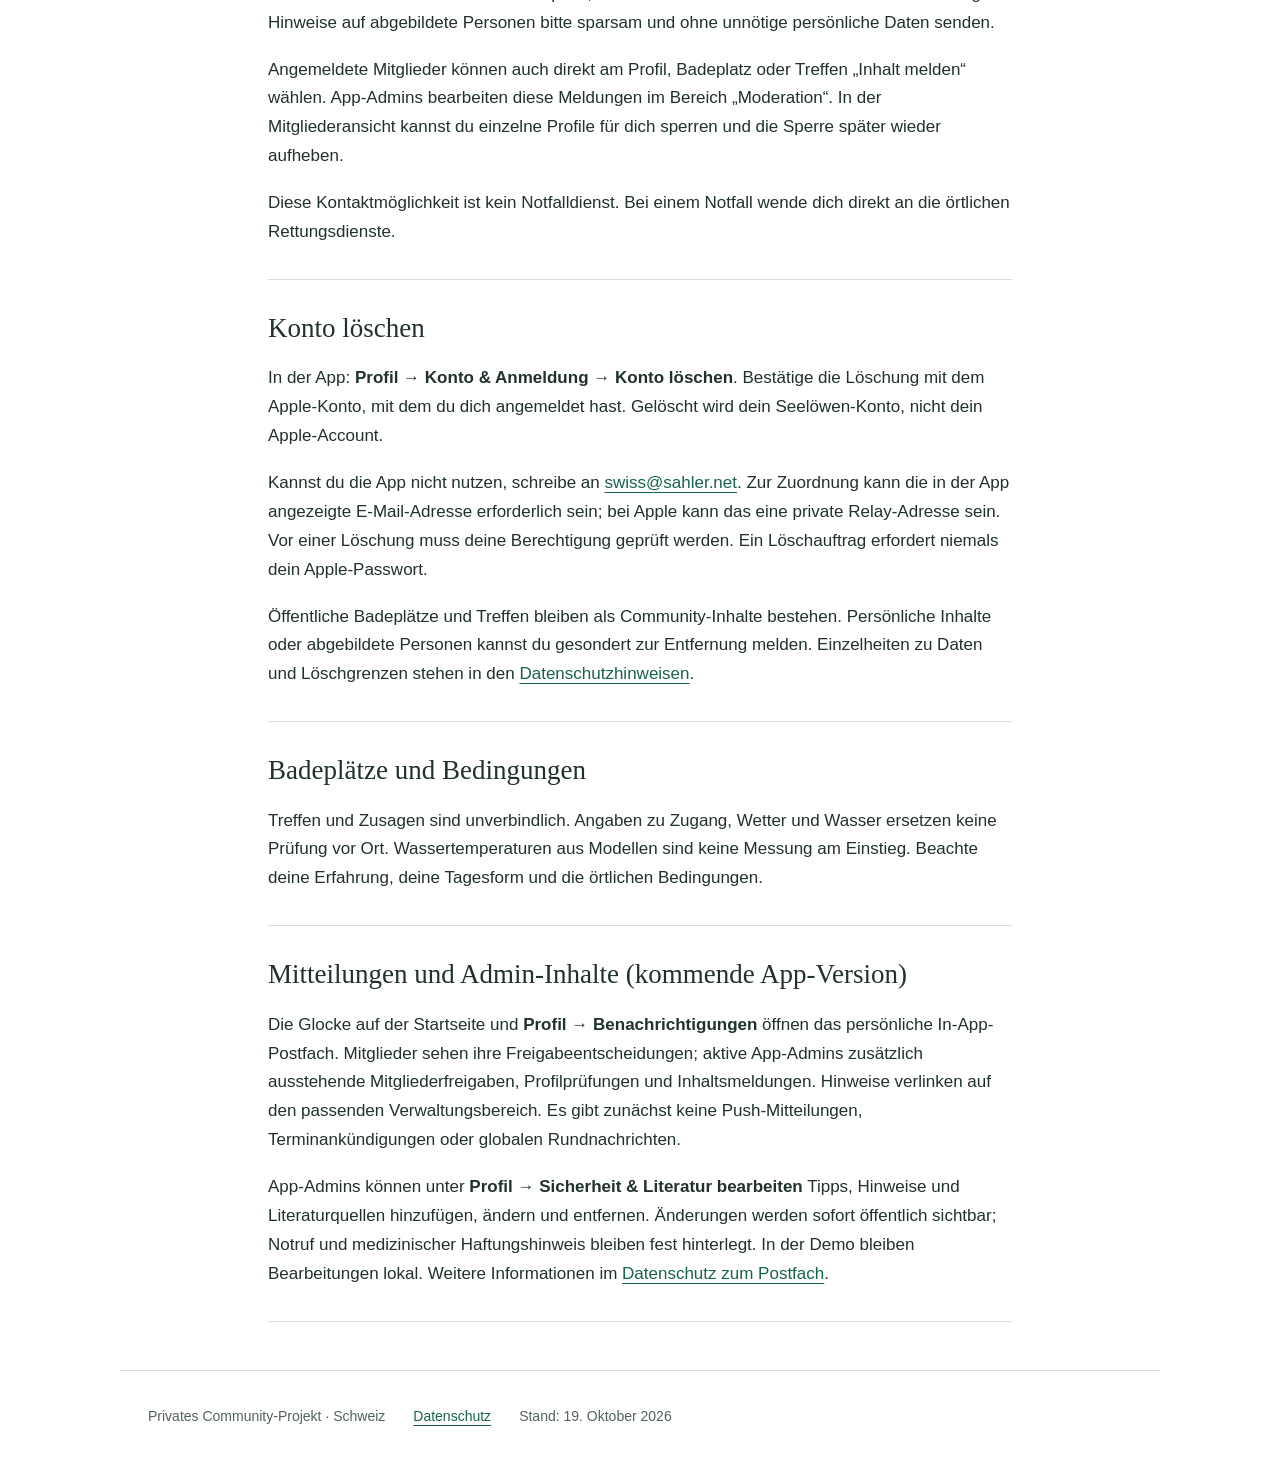
==== commit 9219ac43: "Document upcoming in-app inbox and admin content editing Co-authored-by: Copilot <223556219+Copilot@" ====
--- a/index.html
+++ b/index.html
@@ -23,6 +23,7 @@
     <section aria-labelledby="inhalte"><h2 id="inhalte">Inhalte melden</h2><p>Unpassende Inhalte, Rechteverletzungen oder falsche Angaben kannst du an <a href="mailto:swiss@sahler.net?subject=Seel%C3%B6wen%3A%20Inhalt%20melden">swiss@sahler.net</a> melden. Nenne den betroffenen Badeplatz, das Treffen oder Profil und den Grund der Meldung. Hinweise auf abgebildete Personen bitte sparsam und ohne unn&#246;tige pers&#246;nliche Daten senden.</p><p>Angemeldete Mitglieder k&#246;nnen auch direkt am Profil, Badeplatz oder Treffen &#8222;Inhalt melden&#8220; w&#228;hlen. App-Admins bearbeiten diese Meldungen im Bereich &#8222;Moderation&#8220;. In der Mitgliederansicht kannst du einzelne Profile f&#252;r dich sperren und die Sperre sp&#228;ter wieder aufheben.</p><p>Diese Kontaktm&#246;glichkeit ist kein Notfalldienst. Bei einem Notfall wende dich direkt an die &#246;rtlichen Rettungsdienste.</p></section>
     <section aria-labelledby="konto"><h2 id="konto">Konto l&#246;schen</h2><p>In der App: <strong>Profil &#8594; Konto &amp; Anmeldung &#8594; Konto l&#246;schen</strong>. Best&#228;tige die L&#246;schung mit dem Apple-Konto, mit dem du dich angemeldet hast. Gel&#246;scht wird dein Seel&#246;wen-Konto, nicht dein Apple-Account.</p><p>Kannst du die App nicht nutzen, schreibe an <a href="mailto:swiss@sahler.net?subject=Seel%C3%B6wen%3A%20Kontol%C3%B6schung">swiss@sahler.net</a>. Zur Zuordnung kann die in der App angezeigte E-Mail-Adresse erforderlich sein; bei Apple kann das eine private Relay-Adresse sein. Vor einer L&#246;schung muss deine Berechtigung gepr&#252;ft werden. Ein L&#246;schauftrag erfordert niemals dein Apple-Passwort.</p><p>&#214;ffentliche Badepl&#228;tze und Treffen bleiben als Community-Inhalte bestehen. Pers&#246;nliche Inhalte oder abgebildete Personen kannst du gesondert zur Entfernung melden. Einzelheiten zu Daten und L&#246;schgrenzen stehen in den <a href="datenschutz.html#speicherung">Datenschutzhinweisen</a>.</p></section>
     <section aria-labelledby="hinweise"><h2 id="hinweise">Badepl&#228;tze und Bedingungen</h2><p>Treffen und Zusagen sind unverbindlich. Angaben zu Zugang, Wetter und Wasser ersetzen keine Pr&#252;fung vor Ort. Wassertemperaturen aus Modellen sind keine Messung am Einstieg. Beachte deine Erfahrung, deine Tagesform und die &#246;rtlichen Bedingungen.</p></section>
+    <section aria-labelledby="mitteilungen"><h2 id="mitteilungen">Mitteilungen und Admin-Inhalte (kommende App-Version)</h2><p>Die Glocke auf der Startseite und <strong>Profil &#8594; Benachrichtigungen</strong> &#246;ffnen das pers&#246;nliche In-App-Postfach. Mitglieder sehen ihre Freigabeentscheidungen; aktive App-Admins zus&#228;tzlich ausstehende Mitgliederfreigaben, Profilpr&#252;fungen und Inhaltsmeldungen. Hinweise verlinken auf den passenden Verwaltungsbereich. Es gibt zun&#228;chst keine Push-Mitteilungen, Terminank&#252;ndigungen oder globalen Rundnachrichten.</p><p>App-Admins k&#246;nnen unter <strong>Profil &#8594; Sicherheit &amp; Literatur bearbeiten</strong> Tipps, Hinweise und Literaturquellen hinzuf&#252;gen, &#228;ndern und entfernen. &#196;nderungen werden sofort &#246;ffentlich sichtbar; Notruf und medizinischer Haftungshinweis bleiben fest hinterlegt. In der Demo bleiben Bearbeitungen lokal. Weitere Informationen im <a href="datenschutz.html#mitteilungen">Datenschutz zum Postfach</a>.</p></section>
   </main>
   <footer><span>Privates Community-Projekt &#183; Schweiz</span><a href="datenschutz.html">Datenschutz</a><span>Stand: 19. Oktober 2026</span></footer>
 </body>
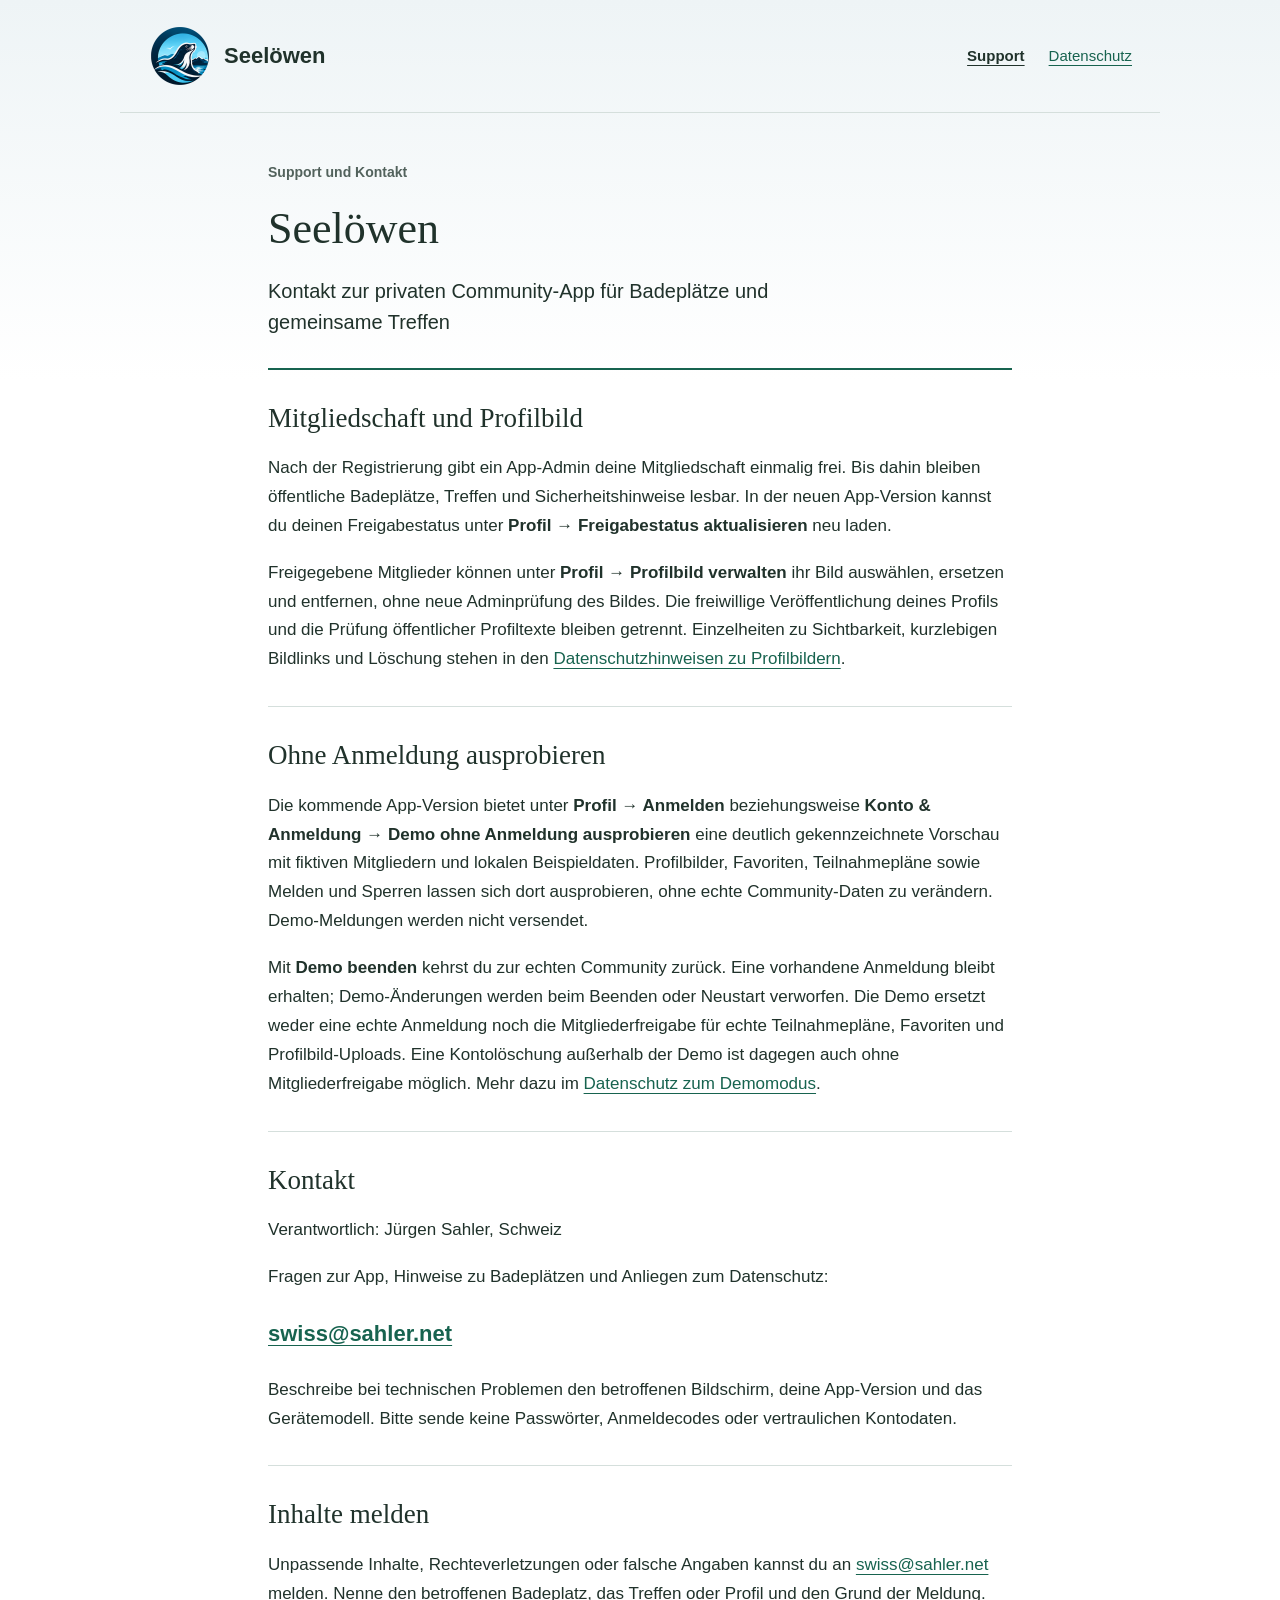
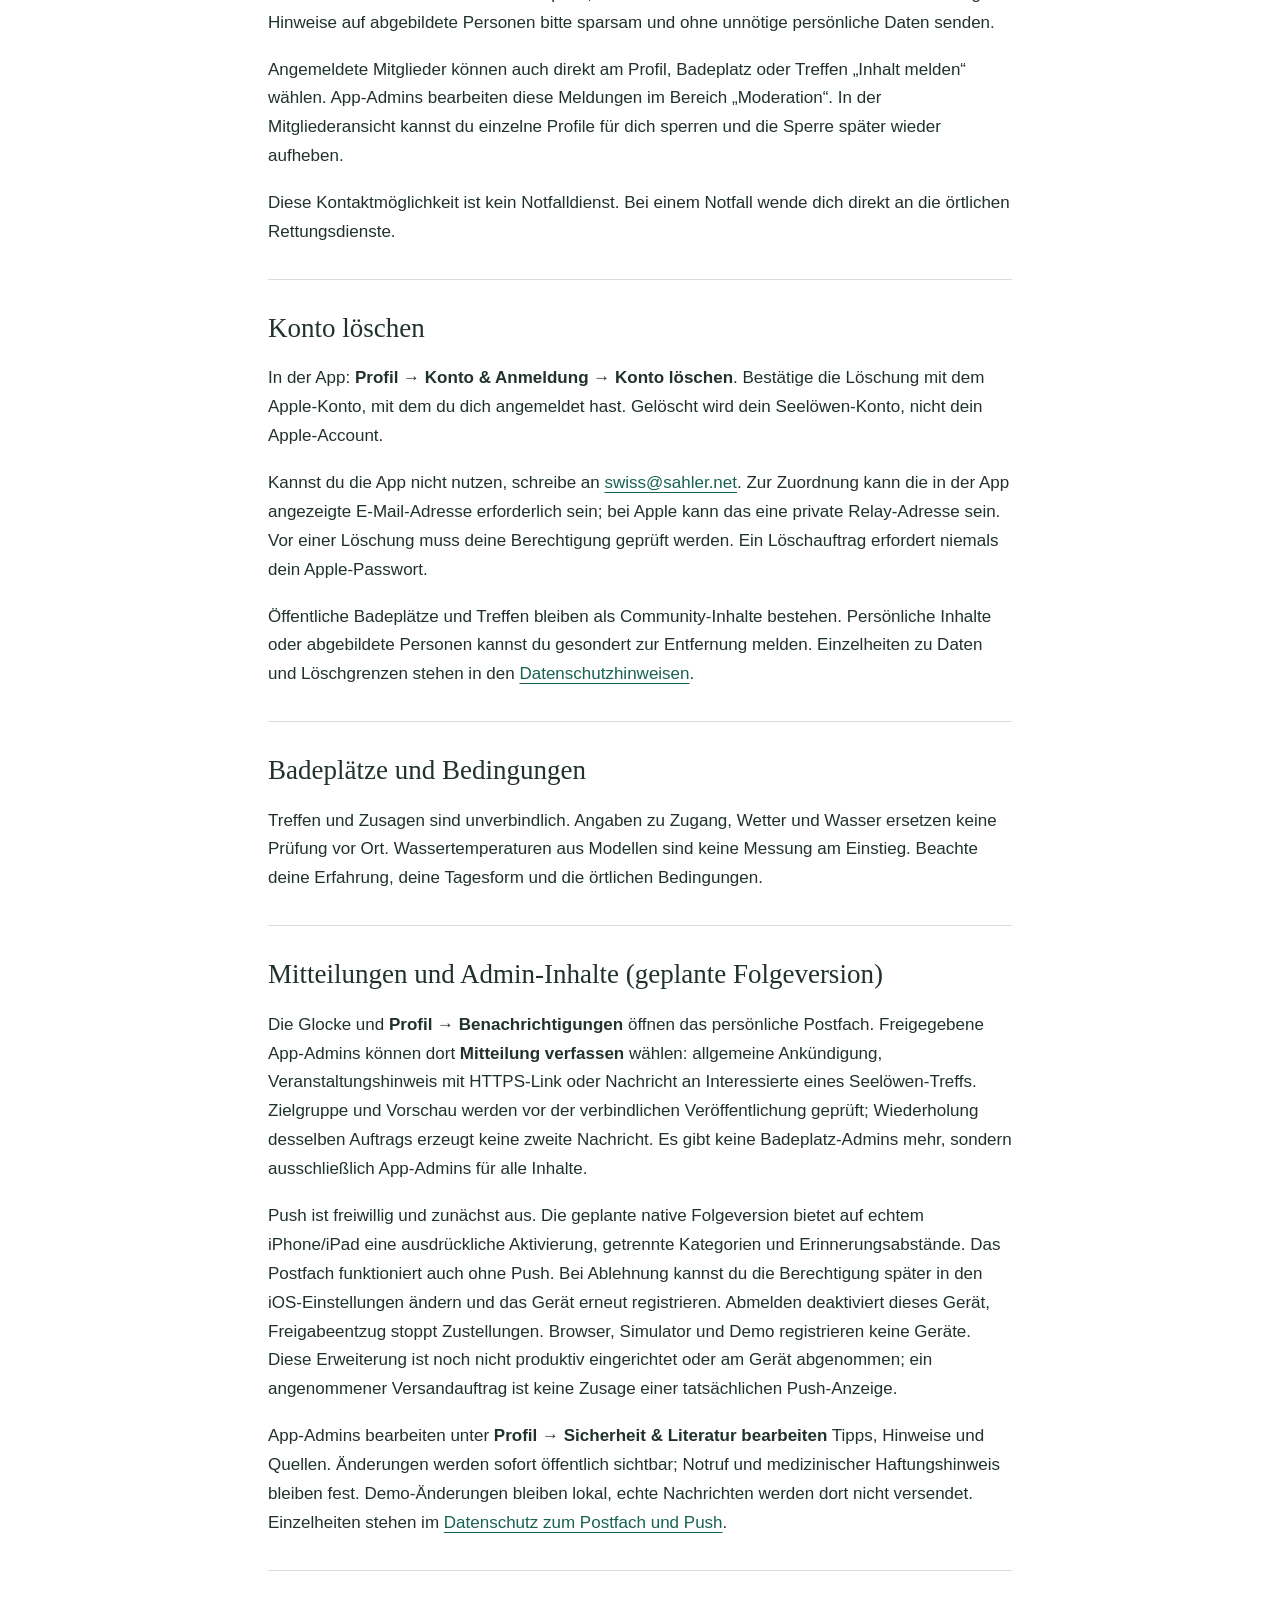
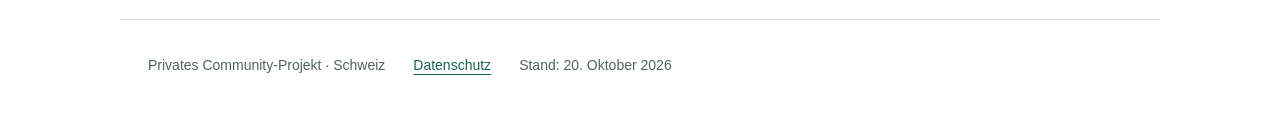
==== commit 9c62343d: "Document app-admin announcements, optional push and Apple Maps Co-authored-by: Copilot <223556219+Co" ====
--- a/index.html
+++ b/index.html
@@ -23,8 +23,8 @@
     <section aria-labelledby="inhalte"><h2 id="inhalte">Inhalte melden</h2><p>Unpassende Inhalte, Rechteverletzungen oder falsche Angaben kannst du an <a href="mailto:swiss@sahler.net?subject=Seel%C3%B6wen%3A%20Inhalt%20melden">swiss@sahler.net</a> melden. Nenne den betroffenen Badeplatz, das Treffen oder Profil und den Grund der Meldung. Hinweise auf abgebildete Personen bitte sparsam und ohne unn&#246;tige pers&#246;nliche Daten senden.</p><p>Angemeldete Mitglieder k&#246;nnen auch direkt am Profil, Badeplatz oder Treffen &#8222;Inhalt melden&#8220; w&#228;hlen. App-Admins bearbeiten diese Meldungen im Bereich &#8222;Moderation&#8220;. In der Mitgliederansicht kannst du einzelne Profile f&#252;r dich sperren und die Sperre sp&#228;ter wieder aufheben.</p><p>Diese Kontaktm&#246;glichkeit ist kein Notfalldienst. Bei einem Notfall wende dich direkt an die &#246;rtlichen Rettungsdienste.</p></section>
     <section aria-labelledby="konto"><h2 id="konto">Konto l&#246;schen</h2><p>In der App: <strong>Profil &#8594; Konto &amp; Anmeldung &#8594; Konto l&#246;schen</strong>. Best&#228;tige die L&#246;schung mit dem Apple-Konto, mit dem du dich angemeldet hast. Gel&#246;scht wird dein Seel&#246;wen-Konto, nicht dein Apple-Account.</p><p>Kannst du die App nicht nutzen, schreibe an <a href="mailto:swiss@sahler.net?subject=Seel%C3%B6wen%3A%20Kontol%C3%B6schung">swiss@sahler.net</a>. Zur Zuordnung kann die in der App angezeigte E-Mail-Adresse erforderlich sein; bei Apple kann das eine private Relay-Adresse sein. Vor einer L&#246;schung muss deine Berechtigung gepr&#252;ft werden. Ein L&#246;schauftrag erfordert niemals dein Apple-Passwort.</p><p>&#214;ffentliche Badepl&#228;tze und Treffen bleiben als Community-Inhalte bestehen. Pers&#246;nliche Inhalte oder abgebildete Personen kannst du gesondert zur Entfernung melden. Einzelheiten zu Daten und L&#246;schgrenzen stehen in den <a href="datenschutz.html#speicherung">Datenschutzhinweisen</a>.</p></section>
     <section aria-labelledby="hinweise"><h2 id="hinweise">Badepl&#228;tze und Bedingungen</h2><p>Treffen und Zusagen sind unverbindlich. Angaben zu Zugang, Wetter und Wasser ersetzen keine Pr&#252;fung vor Ort. Wassertemperaturen aus Modellen sind keine Messung am Einstieg. Beachte deine Erfahrung, deine Tagesform und die &#246;rtlichen Bedingungen.</p></section>
-    <section aria-labelledby="mitteilungen"><h2 id="mitteilungen">Mitteilungen und Admin-Inhalte (kommende App-Version)</h2><p>Die Glocke auf der Startseite und <strong>Profil &#8594; Benachrichtigungen</strong> &#246;ffnen das pers&#246;nliche In-App-Postfach. Mitglieder sehen ihre Freigabeentscheidungen; aktive App-Admins zus&#228;tzlich ausstehende Mitgliederfreigaben, Profilpr&#252;fungen und Inhaltsmeldungen. Hinweise verlinken auf den passenden Verwaltungsbereich. Es gibt zun&#228;chst keine Push-Mitteilungen, Terminank&#252;ndigungen oder globalen Rundnachrichten.</p><p>App-Admins k&#246;nnen unter <strong>Profil &#8594; Sicherheit &amp; Literatur bearbeiten</strong> Tipps, Hinweise und Literaturquellen hinzuf&#252;gen, &#228;ndern und entfernen. &#196;nderungen werden sofort &#246;ffentlich sichtbar; Notruf und medizinischer Haftungshinweis bleiben fest hinterlegt. In der Demo bleiben Bearbeitungen lokal. Weitere Informationen im <a href="datenschutz.html#mitteilungen">Datenschutz zum Postfach</a>.</p></section>
+    <section aria-labelledby="mitteilungen"><h2 id="mitteilungen">Mitteilungen und Admin-Inhalte (geplante Folgeversion)</h2><p>Die Glocke und <strong>Profil &#8594; Benachrichtigungen</strong> &#246;ffnen das pers&#246;nliche Postfach. Freigegebene App-Admins k&#246;nnen dort <strong>Mitteilung verfassen</strong> w&#228;hlen: allgemeine Ank&#252;ndigung, Veranstaltungshinweis mit HTTPS-Link oder Nachricht an Interessierte eines Seel&#246;wen-Treffs. Zielgruppe und Vorschau werden vor der verbindlichen Ver&#246;ffentlichung gepr&#252;ft; Wiederholung desselben Auftrags erzeugt keine zweite Nachricht. Es gibt keine Badeplatz-Admins mehr, sondern ausschlie&#223;lich App-Admins f&#252;r alle Inhalte.</p><p>Push ist freiwillig und zun&#228;chst aus. Die geplante native Folgeversion bietet auf echtem iPhone/iPad eine ausdr&#252;ckliche Aktivierung, getrennte Kategorien und Erinnerungsabst&#228;nde. Das Postfach funktioniert auch ohne Push. Bei Ablehnung kannst du die Berechtigung sp&#228;ter in den iOS-Einstellungen &#228;ndern und das Ger&#228;t erneut registrieren. Abmelden deaktiviert dieses Ger&#228;t, Freigabeentzug stoppt Zustellungen. Browser, Simulator und Demo registrieren keine Ger&#228;te. Diese Erweiterung ist noch nicht produktiv eingerichtet oder am Ger&#228;t abgenommen; ein angenommener Versandauftrag ist keine Zusage einer tats&#228;chlichen Push-Anzeige.</p><p>App-Admins bearbeiten unter <strong>Profil &#8594; Sicherheit &amp; Literatur bearbeiten</strong> Tipps, Hinweise und Quellen. &#196;nderungen werden sofort &#246;ffentlich sichtbar; Notruf und medizinischer Haftungshinweis bleiben fest. Demo-&#196;nderungen bleiben lokal, echte Nachrichten werden dort nicht versendet. Einzelheiten stehen im <a href="datenschutz.html#mitteilungen">Datenschutz zum Postfach und Push</a>.</p></section>
   </main>
-  <footer><span>Privates Community-Projekt &#183; Schweiz</span><a href="datenschutz.html">Datenschutz</a><span>Stand: 19. Oktober 2026</span></footer>
+  <footer><span>Privates Community-Projekt &#183; Schweiz</span><a href="datenschutz.html">Datenschutz</a><span>Stand: 20. Oktober 2026</span></footer>
 </body>
 </html>
